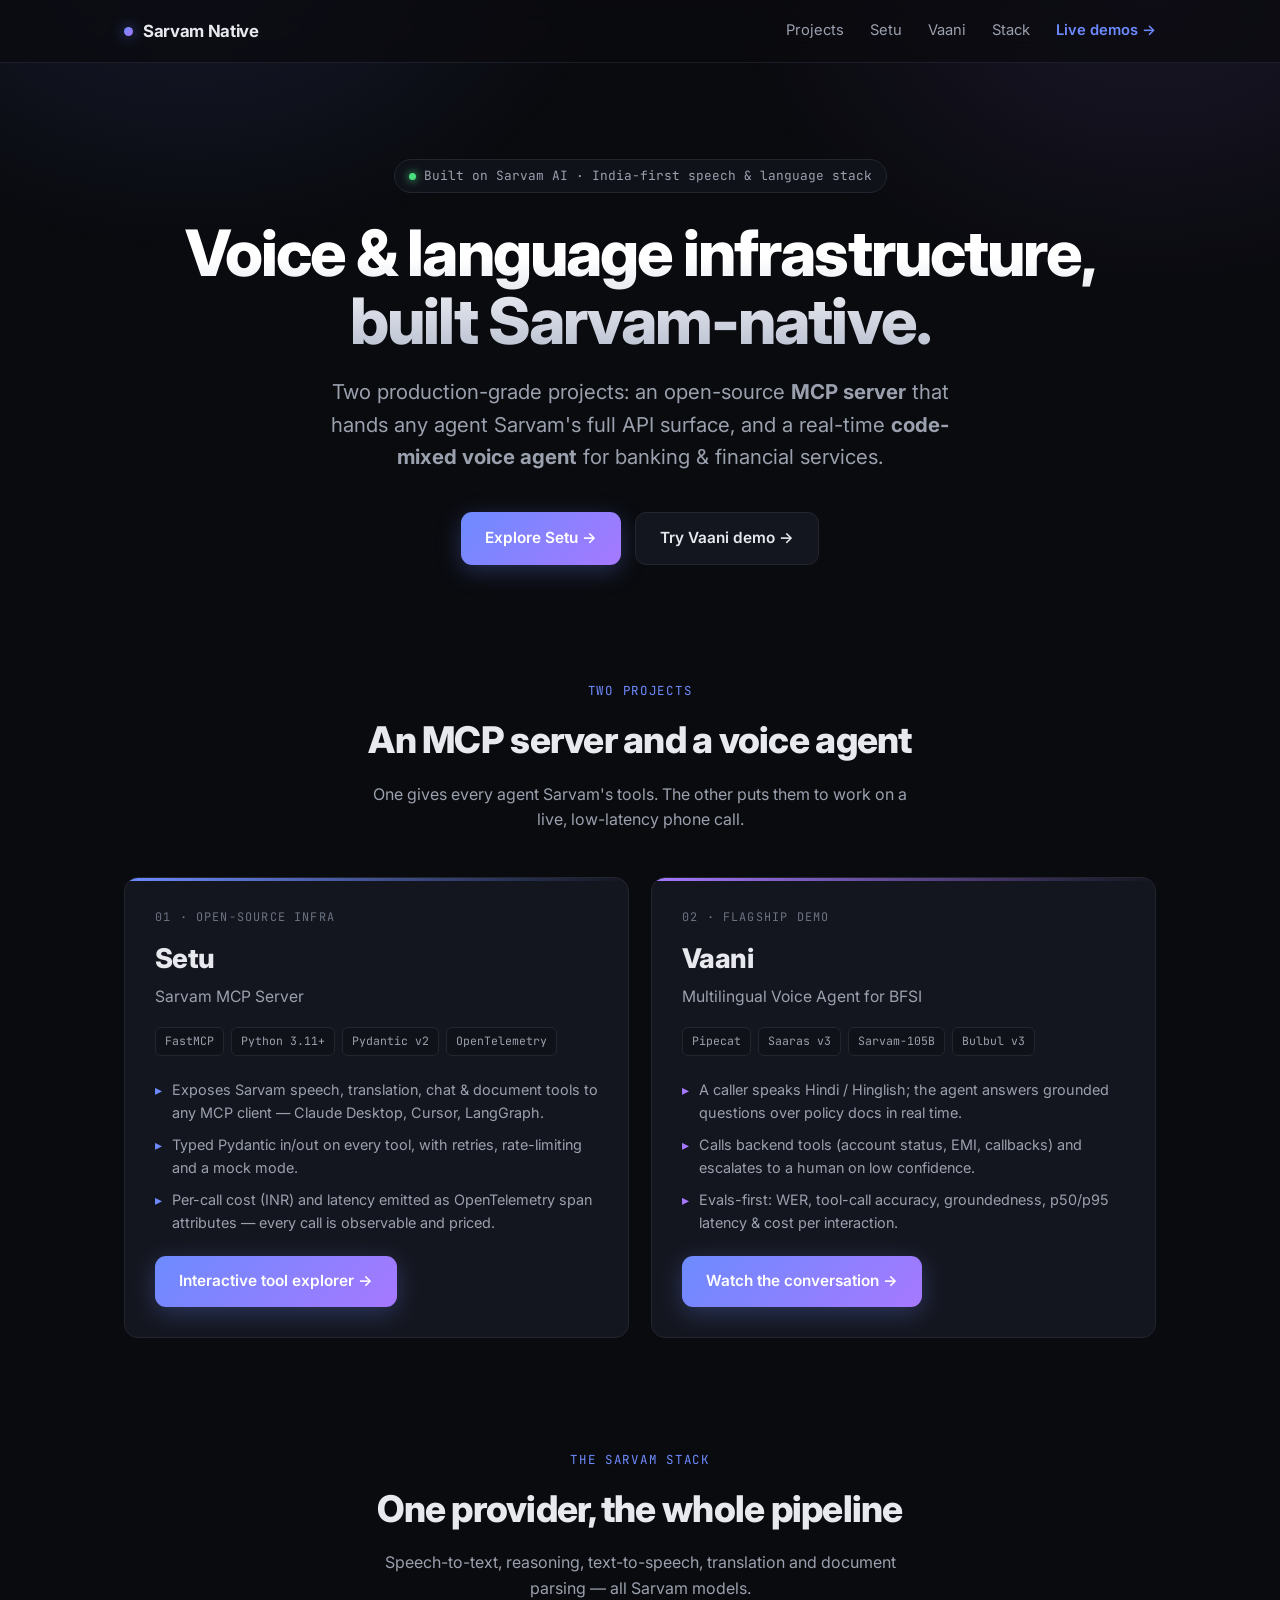
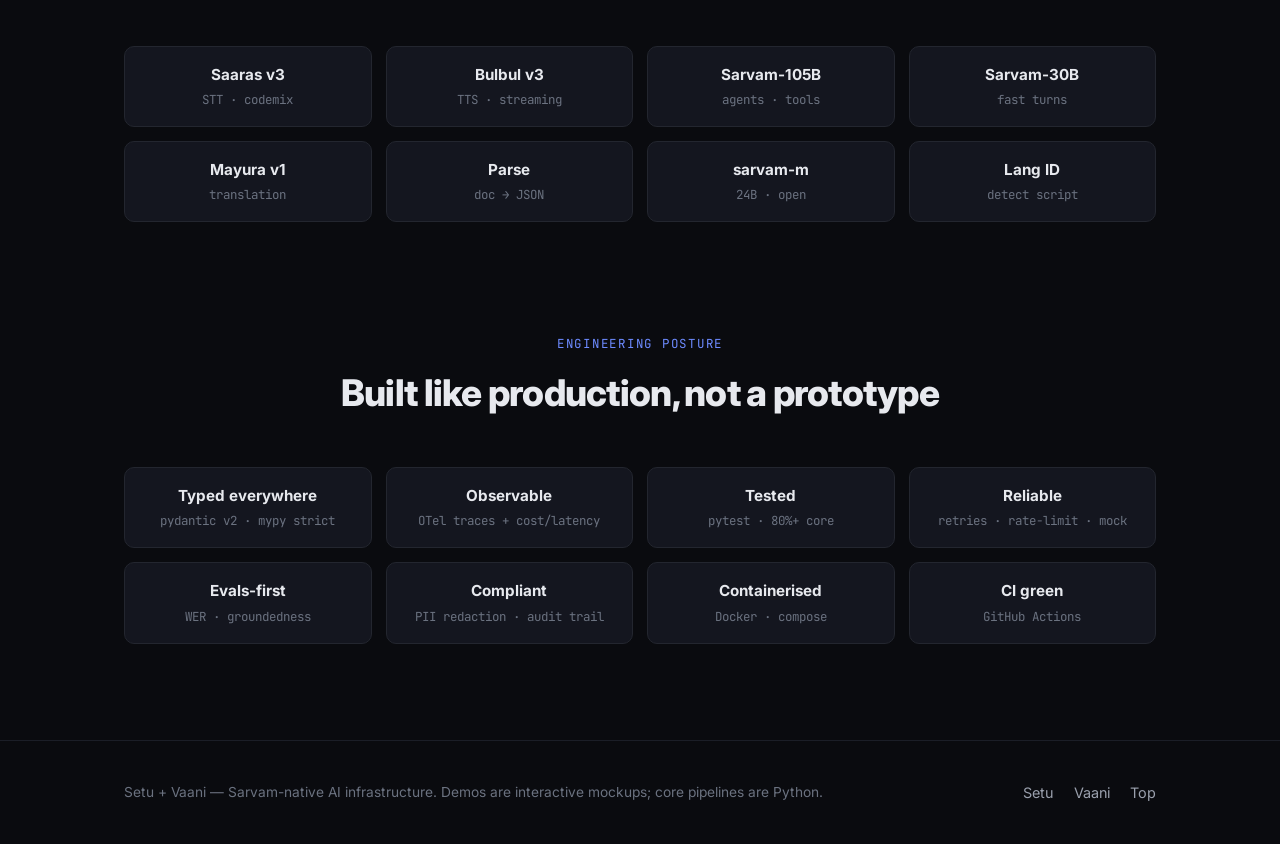
==== index.html @ b6105cba "Sarvam-native portfolio site (Setu docs page + Vaani demo + landing)" ====
<!DOCTYPE html>
<html lang="en">
<head>
<meta charset="UTF-8">
<meta name="viewport" content="width=device-width, initial-scale=1.0">
<title>Setu + Vaani — Sarvam-native AI infrastructure</title>
<meta name="description" content="Two Sarvam-native projects: Setu, an open-source MCP server exposing Sarvam's API surface as typed tools, and Vaani, a real-time code-mixed voice agent for BFSI.">
<link rel="preconnect" href="https://fonts.googleapis.com">
<link href="https://fonts.googleapis.com/css2?family=Inter:wght@400;500;600;700;800&family=JetBrains+Mono:wght@400;500&display=swap" rel="stylesheet">
<link rel="stylesheet" href="styles.css">
<style>body{font-family:'Inter',var(--sans)} .mono,code,.field input,.diagram,.output{font-family:'JetBrains Mono',var(--mono)}</style>
</head>
<body>
<nav>
  <div class="wrap">
    <div class="brand"><span class="dot"></span>Sarvam&nbsp;Native</div>
    <div class="nav-links">
      <a href="#projects">Projects</a>
      <a href="setu.html">Setu</a>
      <a href="vaani.html">Vaani</a>
      <a href="#stack">Stack</a>
      <a class="cta" href="setu.html">Live demos →</a>
    </div>
  </div>
</nav>

<header class="hero">
  <div class="wrap">
    <div class="eyebrow"><span class="pulse"></span> Built on Sarvam AI · India-first speech &amp; language stack</div>
    <h1 class="title">Voice &amp; language infrastructure,<br>built Sarvam-native.</h1>
    <p class="lead">Two production-grade projects: an open-source <strong>MCP server</strong> that hands any agent Sarvam's full API surface, and a real-time <strong>code-mixed voice agent</strong> for banking &amp; financial services.</p>
    <div class="btns">
      <a class="btn primary" href="setu.html">Explore Setu →</a>
      <a class="btn" href="vaani.html">Try Vaani demo →</a>
    </div>
  </div>
</header>

<section id="projects">
  <div class="wrap">
    <div class="section-head">
      <div class="kicker">Two projects</div>
      <h2>An MCP server and a voice agent</h2>
      <p>One gives every agent Sarvam's tools. The other puts them to work on a live, low-latency phone call.</p>
    </div>
    <div class="projects">

      <div class="pcard setu">
        <span class="ptag">01 · Open-source infra</span>
        <h3>Setu</h3>
        <div class="sub">Sarvam MCP Server</div>
        <div class="chips">
          <span class="chip">FastMCP</span><span class="chip">Python 3.11+</span><span class="chip">Pydantic v2</span><span class="chip">OpenTelemetry</span>
        </div>
        <ul>
          <li>Exposes Sarvam speech, translation, chat &amp; document tools to any MCP client — Claude Desktop, Cursor, LangGraph.</li>
          <li>Typed Pydantic in/out on every tool, with retries, rate-limiting and a mock mode.</li>
          <li>Per-call cost (INR) and latency emitted as OpenTelemetry span attributes — every call is observable and priced.</li>
        </ul>
        <div class="foot">
          <a class="btn primary" href="setu.html">Interactive tool explorer →</a>
        </div>
      </div>

      <div class="pcard vaani">
        <span class="ptag">02 · Flagship demo</span>
        <h3>Vaani</h3>
        <div class="sub">Multilingual Voice Agent for BFSI</div>
        <div class="chips">
          <span class="chip">Pipecat</span><span class="chip">Saaras v3</span><span class="chip">Sarvam-105B</span><span class="chip">Bulbul v3</span>
        </div>
        <ul>
          <li>A caller speaks Hindi / Hinglish; the agent answers grounded questions over policy docs in real time.</li>
          <li>Calls backend tools (account status, EMI, callbacks) and escalates to a human on low confidence.</li>
          <li>Evals-first: WER, tool-call accuracy, groundedness, p50/p95 latency &amp; cost per interaction.</li>
        </ul>
        <div class="foot">
          <a class="btn primary" href="vaani.html">Watch the conversation →</a>
        </div>
      </div>

    </div>
  </div>
</section>

<section id="stack">
  <div class="wrap">
    <div class="section-head">
      <div class="kicker">The Sarvam stack</div>
      <h2>One provider, the whole pipeline</h2>
      <p>Speech-to-text, reasoning, text-to-speech, translation and document parsing — all Sarvam models.</p>
    </div>
    <div class="stack-grid">
      <div class="scell"><div class="n">Saaras v3</div><div class="d">STT · codemix</div></div>
      <div class="scell"><div class="n">Bulbul v3</div><div class="d">TTS · streaming</div></div>
      <div class="scell"><div class="n">Sarvam-105B</div><div class="d">agents · tools</div></div>
      <div class="scell"><div class="n">Sarvam-30B</div><div class="d">fast turns</div></div>
      <div class="scell"><div class="n">Mayura v1</div><div class="d">translation</div></div>
      <div class="scell"><div class="n">Parse</div><div class="d">doc → JSON</div></div>
      <div class="scell"><div class="n">sarvam-m</div><div class="d">24B · open</div></div>
      <div class="scell"><div class="n">Lang ID</div><div class="d">detect script</div></div>
    </div>
  </div>
</section>

<section>
  <div class="wrap">
    <div class="section-head">
      <div class="kicker">Engineering posture</div>
      <h2>Built like production, not a prototype</h2>
    </div>
    <div class="stack-grid">
      <div class="scell"><div class="n">Typed everywhere</div><div class="d">pydantic v2 · mypy strict</div></div>
      <div class="scell"><div class="n">Observable</div><div class="d">OTel traces + cost/latency</div></div>
      <div class="scell"><div class="n">Tested</div><div class="d">pytest · 80%+ core</div></div>
      <div class="scell"><div class="n">Reliable</div><div class="d">retries · rate-limit · mock</div></div>
      <div class="scell"><div class="n">Evals-first</div><div class="d">WER · groundedness</div></div>
      <div class="scell"><div class="n">Compliant</div><div class="d">PII redaction · audit trail</div></div>
      <div class="scell"><div class="n">Containerised</div><div class="d">Docker · compose</div></div>
      <div class="scell"><div class="n">CI green</div><div class="d">GitHub Actions</div></div>
    </div>
  </div>
</section>

<footer>
  <div class="wrap">
    <div class="muted">Setu + Vaani — Sarvam-native AI infrastructure. Demos are interactive mockups; core pipelines are Python.</div>
    <div class="links">
      <a href="setu.html">Setu</a>
      <a href="vaani.html">Vaani</a>
      <a href="#projects">Top</a>
    </div>
  </div>
</footer>
</body>
</html>
---- styles.css ----
/* ===== Setu + Vaani portfolio — shared styles ===== */
:root {
  --bg: #0a0b0f;
  --bg-soft: #101219;
  --bg-card: #14161f;
  --bg-card-hover: #191c28;
  --border: #23262f;
  --border-soft: #1b1e27;
  --text: #e7e9ee;
  --text-dim: #9aa0ad;
  --text-faint: #6b7280;
  --accent: #6d8bff;      /* Setu blue */
  --accent-2: #a678ff;    /* Vaani violet */
  --accent-warm: #ffb15c;
  --green: #4ade80;
  --red: #f87171;
  --mono: "SFMono-Regular", ui-monospace, "JetBrains Mono", Menlo, Consolas, monospace;
  --sans: -apple-system, BlinkMacSystemFont, "Inter", "Segoe UI", Roboto, sans-serif;
  --radius: 14px;
  --maxw: 1080px;
}

* { box-sizing: border-box; margin: 0; padding: 0; }
html { scroll-behavior: smooth; }
body {
  background: var(--bg);
  color: var(--text);
  font-family: var(--sans);
  line-height: 1.6;
  -webkit-font-smoothing: antialiased;
  overflow-x: hidden;
}
body::before {
  content: "";
  position: fixed;
  inset: 0;
  background:
    radial-gradient(700px 500px at 15% -5%, rgba(109,139,255,0.12), transparent 60%),
    radial-gradient(700px 500px at 90% 0%, rgba(166,120,255,0.10), transparent 60%);
  pointer-events: none;
  z-index: 0;
}
.wrap { max-width: var(--maxw); margin: 0 auto; padding: 0 24px; position: relative; z-index: 1; }
a { color: inherit; text-decoration: none; }

/* ===== Nav ===== */
nav {
  position: sticky; top: 0; z-index: 50;
  backdrop-filter: blur(12px);
  background: rgba(10,11,15,0.72);
  border-bottom: 1px solid var(--border-soft);
}
nav .wrap { display: flex; align-items: center; justify-content: space-between; height: 62px; }
.brand { font-weight: 700; letter-spacing: -0.02em; font-size: 1.05rem; display: flex; align-items: center; gap: 10px; }
.brand .dot { width: 9px; height: 9px; border-radius: 50%; background: linear-gradient(135deg, var(--accent), var(--accent-2)); box-shadow: 0 0 14px rgba(109,139,255,0.6); }
.nav-links { display: flex; gap: 26px; font-size: 0.92rem; color: var(--text-dim); }
.nav-links a:hover { color: var(--text); }
.nav-links a.cta { color: var(--accent); font-weight: 600; }

/* ===== Hero ===== */
.hero { padding: 96px 0 60px; text-align: center; }
.eyebrow {
  display: inline-flex; align-items: center; gap: 8px;
  font-size: 0.8rem; color: var(--text-dim); font-family: var(--mono);
  border: 1px solid var(--border); border-radius: 999px; padding: 6px 14px;
  margin-bottom: 26px; background: var(--bg-soft);
}
.eyebrow .pulse { width: 7px; height: 7px; border-radius: 50%; background: var(--green); box-shadow: 0 0 8px var(--green); animation: pulse 2s infinite; }
@keyframes pulse { 0%,100%{opacity:1} 50%{opacity:0.3} }
h1.title {
  font-size: clamp(2.4rem, 6vw, 4rem);
  font-weight: 800; letter-spacing: -0.03em; line-height: 1.05;
  background: linear-gradient(180deg, #fff 30%, #b9bfd0);
  -webkit-background-clip: text; background-clip: text; -webkit-text-fill-color: transparent;
}
.hero p.lead { font-size: clamp(1.05rem, 2vw, 1.28rem); color: var(--text-dim); max-width: 660px; margin: 22px auto 0; }
.hero .btns { display: flex; gap: 14px; justify-content: center; margin-top: 38px; flex-wrap: wrap; }
.btn {
  display: inline-flex; align-items: center; gap: 8px;
  padding: 13px 24px; border-radius: 11px; font-weight: 600; font-size: 0.96rem;
  border: 1px solid var(--border); background: var(--bg-card); color: var(--text);
  transition: all 0.18s ease; cursor: pointer;
}
.btn:hover { border-color: #3a3f4d; background: var(--bg-card-hover); transform: translateY(-1px); }
.btn.primary { background: linear-gradient(135deg, var(--accent), var(--accent-2)); border: none; color: #fff; box-shadow: 0 6px 24px rgba(109,139,255,0.28); }
.btn.primary:hover { box-shadow: 0 10px 32px rgba(109,139,255,0.42); }

/* ===== Section ===== */
section { padding: 56px 0; position: relative; z-index: 1; }
.section-head { text-align: center; margin-bottom: 44px; }
.section-head h2 { font-size: clamp(1.7rem, 3.5vw, 2.3rem); font-weight: 800; letter-spacing: -0.02em; }
.section-head p { color: var(--text-dim); margin-top: 12px; max-width: 560px; margin-inline: auto; }
.kicker { font-family: var(--mono); font-size: 0.78rem; letter-spacing: 0.14em; text-transform: uppercase; color: var(--accent); margin-bottom: 10px; }

/* ===== Project cards ===== */
.projects { display: grid; grid-template-columns: 1fr 1fr; gap: 22px; }
@media (max-width: 820px) { .projects { grid-template-columns: 1fr; } }
.pcard {
  border: 1px solid var(--border); border-radius: var(--radius); background: var(--bg-card);
  padding: 30px; position: relative; overflow: hidden; transition: all 0.2s ease;
  display: flex; flex-direction: column;
}
.pcard:hover { border-color: #333846; transform: translateY(-3px); }
.pcard::before { content: ""; position: absolute; top: 0; left: 0; right: 0; height: 3px; }
.pcard.setu::before { background: linear-gradient(90deg, var(--accent), transparent); }
.pcard.vaani::before { background: linear-gradient(90deg, var(--accent-2), transparent); }
.pcard .ptag { font-family: var(--mono); font-size: 0.74rem; color: var(--text-faint); letter-spacing: 0.1em; text-transform: uppercase; }
.pcard h3 { font-size: 1.7rem; font-weight: 800; letter-spacing: -0.02em; margin: 10px 0 4px; }
.pcard .sub { color: var(--text-dim); font-size: 0.98rem; margin-bottom: 18px; }
.pcard ul { list-style: none; margin: 0 0 22px; display: flex; flex-direction: column; gap: 9px; }
.pcard ul li { font-size: 0.9rem; color: var(--text-dim); display: flex; gap: 10px; align-items: flex-start; }
.pcard ul li::before { content: "▸"; color: var(--accent); flex-shrink: 0; }
.pcard.vaani ul li::before { color: var(--accent-2); }
.pcard .foot { margin-top: auto; display: flex; gap: 12px; align-items: center; }
.chips { display: flex; flex-wrap: wrap; gap: 7px; margin-bottom: 22px; }
.chip { font-family: var(--mono); font-size: 0.72rem; color: var(--text-dim); border: 1px solid var(--border); border-radius: 6px; padding: 4px 9px; background: var(--bg-soft); }

/* ===== Stack grid ===== */
.stack-grid { display: grid; grid-template-columns: repeat(4, 1fr); gap: 14px; }
@media (max-width: 720px) { .stack-grid { grid-template-columns: repeat(2, 1fr); } }
.scell { border: 1px solid var(--border); border-radius: 10px; padding: 16px; background: var(--bg-card); text-align: center; }
.scell .n { font-weight: 700; font-size: 0.95rem; }
.scell .d { font-size: 0.78rem; color: var(--text-faint); margin-top: 3px; font-family: var(--mono); }

/* ===== Footer ===== */
footer { border-top: 1px solid var(--border-soft); padding: 40px 0; margin-top: 40px; }
footer .wrap { display: flex; justify-content: space-between; align-items: center; flex-wrap: wrap; gap: 16px; }
footer .muted { color: var(--text-faint); font-size: 0.86rem; }
footer .links { display: flex; gap: 20px; font-size: 0.9rem; color: var(--text-dim); }
footer .links a:hover { color: var(--text); }

/* ===== Demo pages ===== */
.page-hero { padding: 64px 0 20px; }
.page-hero .back { font-size: 0.88rem; color: var(--text-dim); display: inline-flex; gap: 6px; margin-bottom: 24px; }
.page-hero .back:hover { color: var(--text); }
.page-hero h1 { font-size: clamp(2rem, 5vw, 3rem); font-weight: 800; letter-spacing: -0.03em; }
.page-hero .badge { display: inline-block; font-family: var(--mono); font-size: 0.74rem; padding: 4px 10px; border-radius: 6px; margin-bottom: 14px; }
.badge.setu { color: var(--accent); border: 1px solid rgba(109,139,255,0.4); background: rgba(109,139,255,0.08); }
.badge.vaani { color: var(--accent-2); border: 1px solid rgba(166,120,255,0.4); background: rgba(166,120,255,0.08); }
.page-hero p.lead { color: var(--text-dim); font-size: 1.12rem; max-width: 680px; margin-top: 16px; }

.demo-box { border: 1px solid var(--border); border-radius: var(--radius); background: var(--bg-card); overflow: hidden; margin-top: 12px; }
.demo-head { display: flex; align-items: center; gap: 8px; padding: 12px 16px; border-bottom: 1px solid var(--border-soft); background: var(--bg-soft); }
.demo-head .dots { display: flex; gap: 6px; }
.demo-head .dots span { width: 11px; height: 11px; border-radius: 50%; }
.demo-head .dots span:nth-child(1){background:#ff5f57} .demo-head .dots span:nth-child(2){background:#febc2e} .demo-head .dots span:nth-child(3){background:#28c840}
.demo-head .title { font-family: var(--mono); font-size: 0.82rem; color: var(--text-dim); margin-left: 6px; }
.demo-note { font-family: var(--mono); font-size: 0.72rem; color: var(--text-faint); margin-left: auto; }

/* Setu tool explorer */
.explorer { display: grid; grid-template-columns: 240px 1fr; min-height: 440px; }
@media (max-width: 760px){ .explorer { grid-template-columns: 1fr; } }
.tool-list { border-right: 1px solid var(--border-soft); padding: 10px; display: flex; flex-direction: column; gap: 4px; }
@media (max-width:760px){ .tool-list { flex-direction: row; overflow-x: auto; border-right: none; border-bottom: 1px solid var(--border-soft); } }
.tool-item { padding: 10px 12px; border-radius: 8px; cursor: pointer; font-family: var(--mono); font-size: 0.82rem; color: var(--text-dim); white-space: nowrap; transition: all 0.15s; border: 1px solid transparent; }
.tool-item:hover { background: var(--bg-card-hover); color: var(--text); }
.tool-item.active { background: rgba(109,139,255,0.1); color: var(--accent); border-color: rgba(109,139,255,0.3); }
.tool-panel { padding: 22px; display: flex; flex-direction: column; gap: 16px; }
.tool-panel h4 { font-family: var(--mono); font-size: 1rem; color: var(--text); }
.tool-panel .desc { font-size: 0.88rem; color: var(--text-dim); margin-top: -8px; }
.field { display: flex; flex-direction: column; gap: 6px; }
.field label { font-family: var(--mono); font-size: 0.76rem; color: var(--text-faint); }
.field input, .field select, .field textarea {
  background: var(--bg); border: 1px solid var(--border); border-radius: 8px; padding: 10px 12px;
  color: var(--text); font-family: var(--mono); font-size: 0.84rem; resize: vertical;
}
.field input:focus, .field select:focus, .field textarea:focus { outline: none; border-color: var(--accent); }
.run-row { display: flex; align-items: center; gap: 14px; }
.output { background: #07080c; border: 1px solid var(--border); border-radius: 10px; padding: 16px; font-family: var(--mono); font-size: 0.82rem; overflow-x: auto; min-height: 60px; }
.output pre { white-space: pre-wrap; color: #cbd2e0; }
.json-key { color: #82aaff; } .json-str { color: #c3e88d; } .json-num { color: #f78c6c; } .json-bool { color: #ffcb6b; }
.telemetry { display: flex; gap: 18px; margin-top: 4px; flex-wrap: wrap; }
.tstat { font-family: var(--mono); font-size: 0.76rem; }
.tstat .lbl { color: var(--text-faint); }
.tstat .val { color: var(--green); }

/* Vaani conversation */
.convo { padding: 20px; min-height: 460px; display: flex; flex-direction: column; gap: 14px; }
.msg { max-width: 78%; padding: 12px 15px; border-radius: 14px; font-size: 0.92rem; animation: rise 0.35s ease; }
@keyframes rise { from{opacity:0; transform: translateY(8px)} to{opacity:1; transform:none} }
.msg.user { align-self: flex-end; background: linear-gradient(135deg, #2a2f45, #232841); border: 1px solid #333a58; }
.msg.agent { align-self: flex-start; background: var(--bg-soft); border: 1px solid var(--border); }
.msg .who { font-family: var(--mono); font-size: 0.68rem; color: var(--text-faint); margin-bottom: 4px; text-transform: uppercase; letter-spacing: 0.08em; }
.msg .tags { display: flex; gap: 6px; margin-top: 8px; flex-wrap: wrap; }
.tagpill { font-family: var(--mono); font-size: 0.66rem; padding: 3px 7px; border-radius: 5px; }
.tagpill.stt { color: #7dd3fc; background: rgba(125,211,252,0.1); border: 1px solid rgba(125,211,252,0.25); }
.tagpill.rag { color: var(--green); background: rgba(74,222,128,0.1); border: 1px solid rgba(74,222,128,0.25); }
.tagpill.tool { color: var(--accent-warm); background: rgba(255,177,92,0.1); border: 1px solid rgba(255,177,92,0.25); }
.tagpill.esc { color: var(--red); background: rgba(248,113,113,0.1); border: 1px solid rgba(248,113,113,0.25); }
.tagpill.tts { color: var(--accent-2); background: rgba(166,120,255,0.1); border: 1px solid rgba(166,120,255,0.25); }
.convo-foot { border-top: 1px solid var(--border-soft); padding: 16px 20px; display: flex; gap: 12px; align-items: center; background: var(--bg-soft); }
.mic { width: 46px; height: 46px; border-radius: 50%; background: linear-gradient(135deg, var(--accent-2), var(--accent)); display: flex; align-items: center; justify-content: center; flex-shrink: 0; }
.mic.live { animation: micpulse 1.2s infinite; }
@keyframes micpulse { 0%,100%{box-shadow:0 0 0 0 rgba(166,120,255,0.5)} 50%{box-shadow:0 0 0 12px rgba(166,120,255,0)} }
.typing { display: inline-flex; gap: 4px; padding: 4px 0; }
.typing span { width: 7px; height: 7px; border-radius: 50%; background: var(--text-faint); animation: blink 1.2s infinite; }
.typing span:nth-child(2){animation-delay:0.2s} .typing span:nth-child(3){animation-delay:0.4s}
@keyframes blink { 0%,100%{opacity:0.3} 50%{opacity:1} }

/* generic content blocks on demo pages */
.info-grid { display: grid; grid-template-columns: 1fr 1fr; gap: 20px; margin-top: 40px; }
@media (max-width:760px){ .info-grid { grid-template-columns: 1fr; } }
.info-card { border: 1px solid var(--border); border-radius: 12px; padding: 22px; background: var(--bg-card); }
.info-card h4 { font-size: 1.05rem; margin-bottom: 12px; }
.info-card ul { list-style: none; display: flex; flex-direction: column; gap: 8px; }
.info-card ul li { font-size: 0.88rem; color: var(--text-dim); display: flex; gap: 9px; }
.info-card ul li::before { content: "—"; color: var(--text-faint); }
.diagram { font-family: var(--mono); font-size: 0.74rem; color: var(--text-dim); background: #07080c; border: 1px solid var(--border); border-radius: 10px; padding: 18px; overflow-x: auto; white-space: pre; line-height: 1.5; margin-top: 12px; }
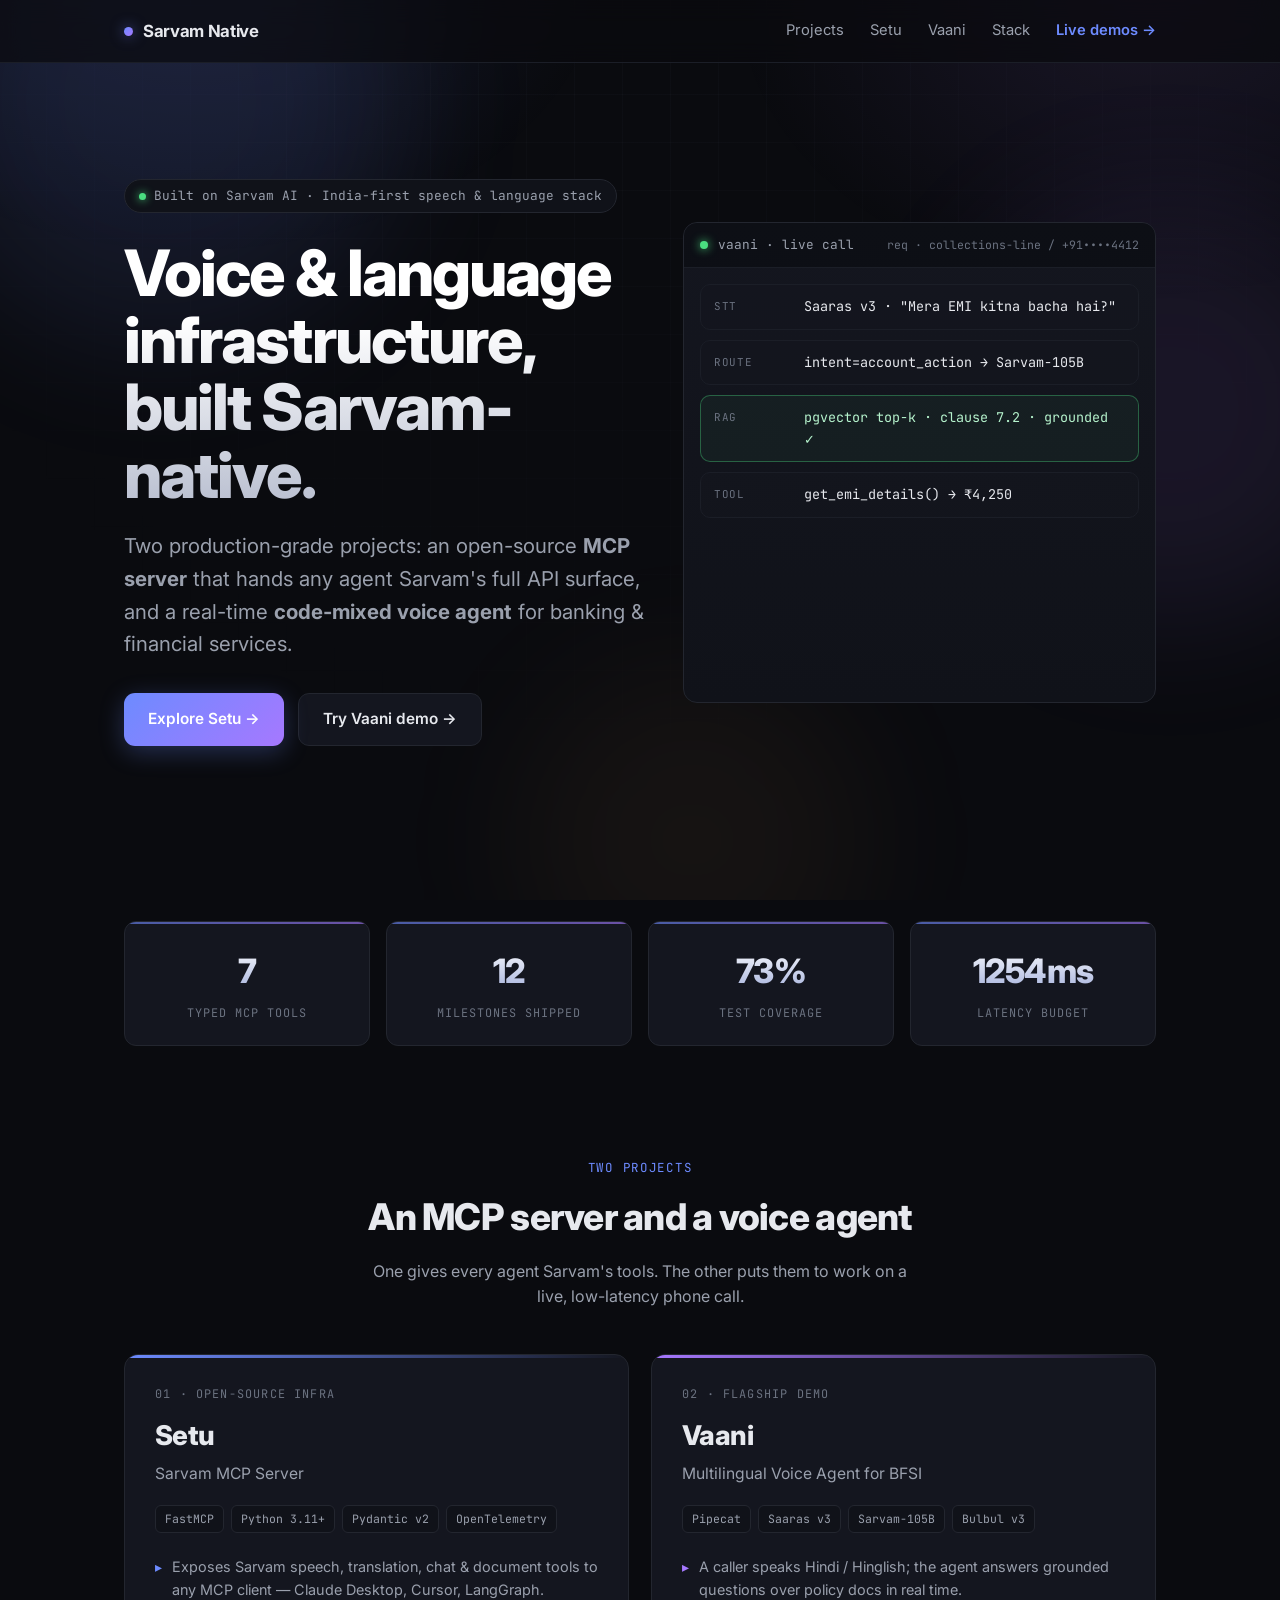
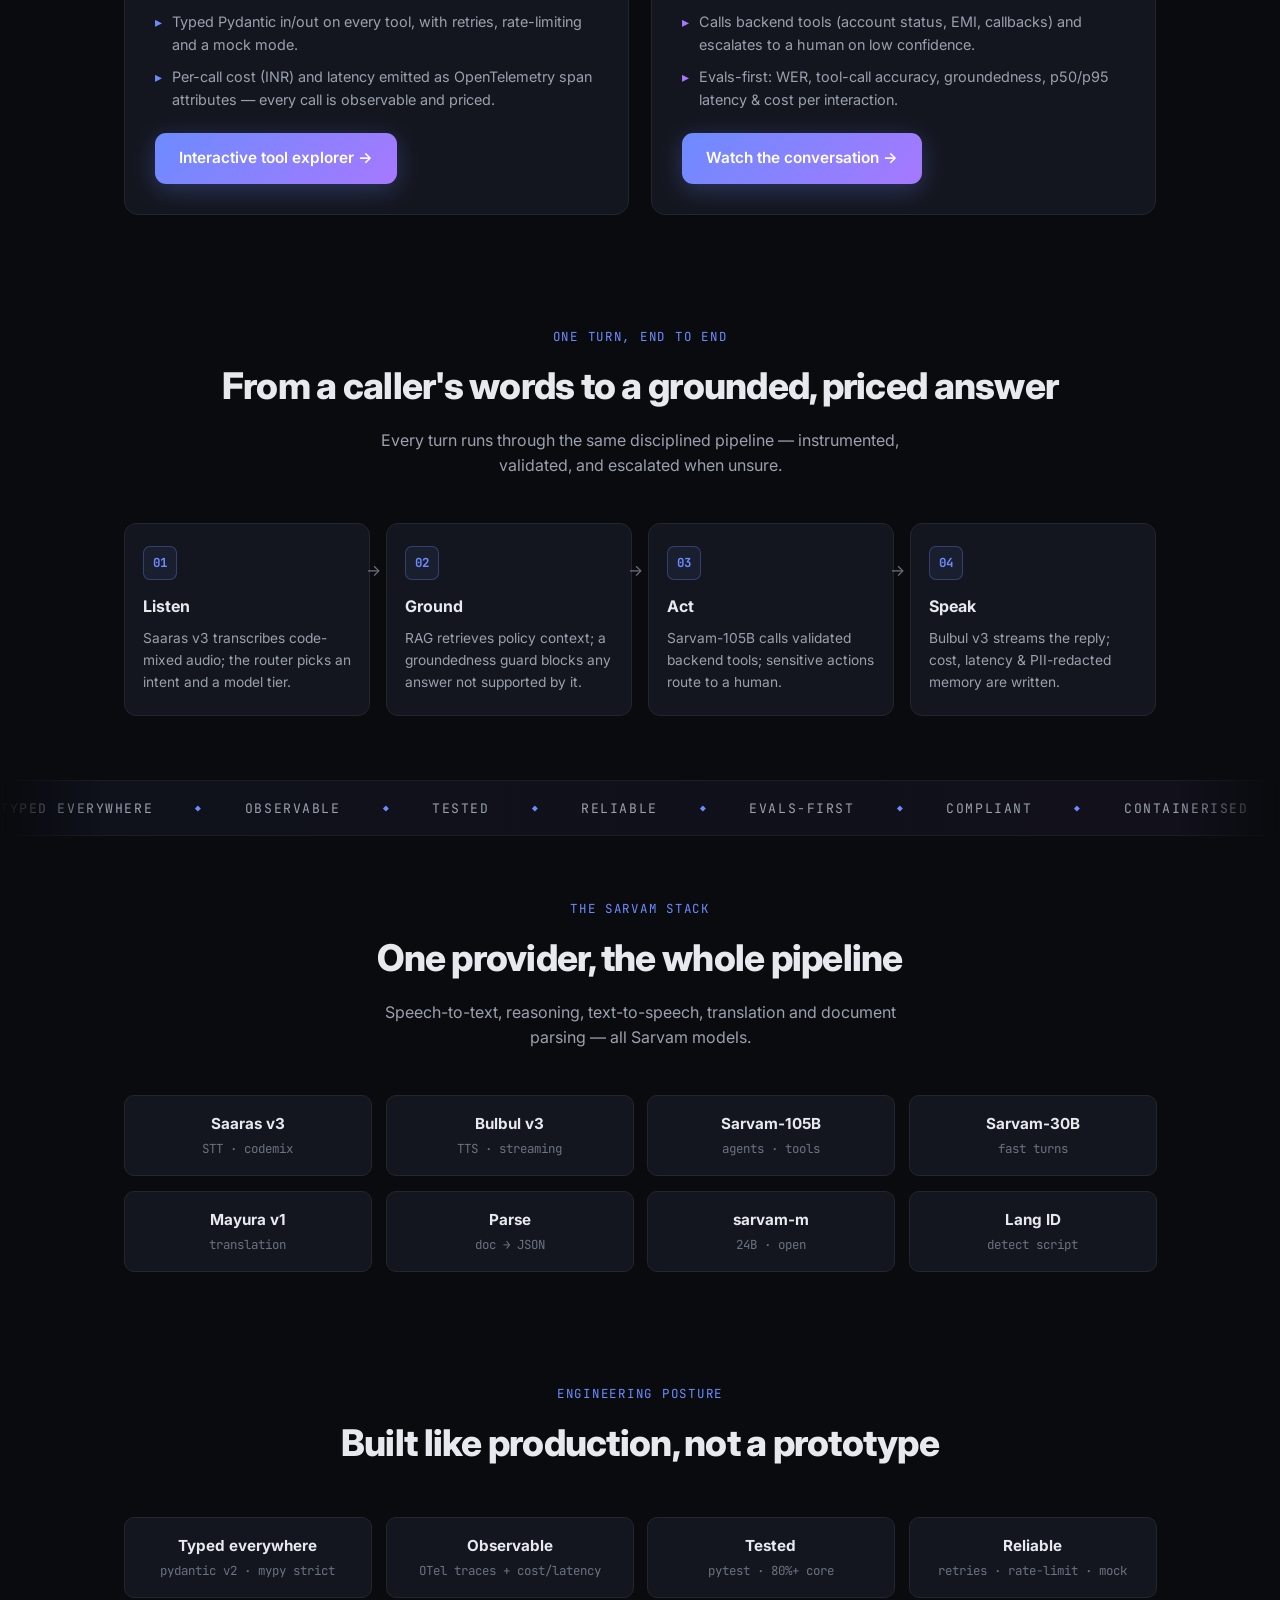
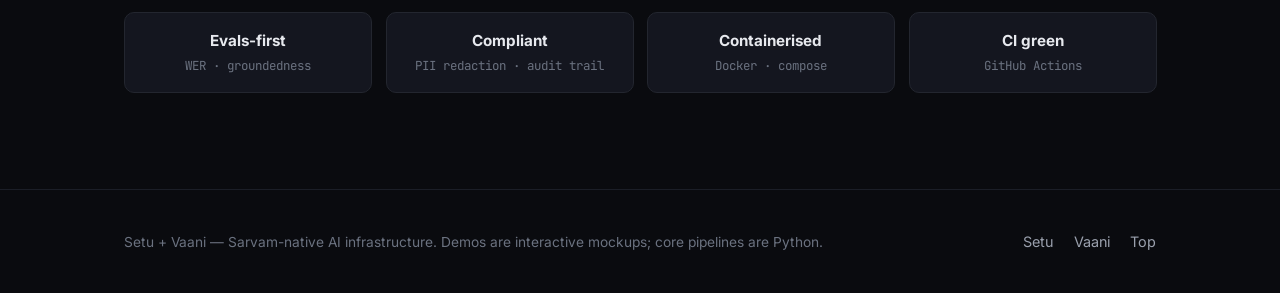
==== commit 0cb5c763: "UI overhaul: animated, motion-rich design (marquees, reveal-on-scroll, live panels, counters, cursor" ====
--- a/index.html
+++ b/index.html
@@ -8,7 +8,14 @@
 <link rel="preconnect" href="https://fonts.googleapis.com">
 <link href="https://fonts.googleapis.com/css2?family=Inter:wght@400;500;600;700;800&family=JetBrains+Mono:wght@400;500&display=swap" rel="stylesheet">
 <link rel="stylesheet" href="styles.css">
-<style>body{font-family:'Inter',var(--sans)} .mono,code,.field input,.diagram,.output{font-family:'JetBrains Mono',var(--mono)}</style>
+<style>
+  body{font-family:'Inter',var(--sans)} .mono,code,.field input,.diagram,.output{font-family:'JetBrains Mono',var(--mono)}
+  /* page-local helpers */
+  .hero .btns{margin-top:32px}
+  .hero-grid{display:grid;grid-template-columns:1.05fr 0.95fr;gap:36px;align-items:center;text-align:left;margin-top:20px}
+  @media(max-width:900px){.hero-grid{grid-template-columns:1fr;gap:28px}.hero{text-align:center}.hero .btns{justify-content:center}}
+  .project-badge{display:inline-flex;align-items:center;gap:8px;font-family:'JetBrains Mono',monospace;font-size:0.72rem;color:var(--text-faint);text-transform:uppercase;letter-spacing:0.1em}
+</style>
 </head>
 <body>
 <nav>
@@ -26,26 +33,71 @@
 
 <header class="hero">
   <div class="wrap">
-    <div class="eyebrow"><span class="pulse"></span> Built on Sarvam AI · India-first speech &amp; language stack</div>
-    <h1 class="title">Voice &amp; language infrastructure,<br>built Sarvam-native.</h1>
-    <p class="lead">Two production-grade projects: an open-source <strong>MCP server</strong> that hands any agent Sarvam's full API surface, and a real-time <strong>code-mixed voice agent</strong> for banking &amp; financial services.</p>
-    <div class="btns">
-      <a class="btn primary" href="setu.html">Explore Setu →</a>
-      <a class="btn" href="vaani.html">Try Vaani demo →</a>
+    <div class="hero-grid">
+      <div>
+        <div class="eyebrow reveal"><span class="pulse"></span> Built on Sarvam AI · India-first speech &amp; language stack</div>
+        <h1 class="title reveal" style="--i:1;text-align:left">Voice &amp; language infrastructure,<br>built Sarvam-native.</h1>
+        <p class="lead reveal" style="--i:2;margin-left:0;text-align:left">Two production-grade projects: an open-source <strong>MCP server</strong> that hands any agent Sarvam's full API surface, and a real-time <strong>code-mixed voice agent</strong> for banking &amp; financial services.</p>
+        <div class="btns reveal" style="--i:3;justify-content:flex-start">
+          <a class="btn primary" href="setu.html">Explore Setu →</a>
+          <a class="btn" href="vaani.html">Try Vaani demo →</a>
+        </div>
+      </div>
+
+      <!-- Live session panel — plays itself when scrolled into view -->
+      <div class="live-panel reveal right glow tilt" style="--i:2" data-autoplay>
+        <div class="live-head">
+          <span class="live-dot"></span> vaani · live call
+          <span class="spacer">req · collections-line / +91••••4412</span>
+        </div>
+        <div class="live-body">
+          <div class="live-row"><span class="tag">STT</span><span class="val">Saaras v3 · "Mera EMI kitna bacha hai?"</span></div>
+          <div class="live-row"><span class="tag">Route</span><span class="val">intent=account_action → Sarvam-105B</span></div>
+          <div class="live-row ok"><span class="tag">RAG</span><span class="val">pgvector top-k · clause 7.2 · grounded ✓</span></div>
+          <div class="live-row"><span class="tag">Tool</span><span class="val">get_emi_details() → ₹4,250</span></div>
+          <div class="live-row risk"><span class="tag">Guard</span><span class="val">waiver request · confidence 0.41 &lt; 0.6</span></div>
+          <div class="live-row"><span class="tag">TTS</span><span class="val">Bulbul v3 · anushka · streaming</span></div>
+        </div>
+        <div class="verdict" style="opacity:0;transition:opacity .4s">
+          <span class="score">HITL</span>
+          <span class="txt">escalate_to_human()</span>
+          <span class="halt">warm transfer</span>
+        </div>
+      </div>
     </div>
   </div>
 </header>
 
+<!-- Marquee ticker band -->
+<div class="marquee reveal">
+  <div class="marquee-track">
+    <span>Saaras v3 STT</span><span>Bulbul v3 TTS</span><span>Sarvam-105B</span><span>Sarvam-30B</span><span>Mayura translate</span><span>Parse · docs</span><span>MCP tools</span><span>RAG · pgvector</span><span>Evals-first</span><span>PII redaction</span>
+    <span>Saaras v3 STT</span><span>Bulbul v3 TTS</span><span>Sarvam-105B</span><span>Sarvam-30B</span><span>Mayura translate</span><span>Parse · docs</span><span>MCP tools</span><span>RAG · pgvector</span><span>Evals-first</span><span>PII redaction</span>
+  </div>
+</div>
+
+<!-- Count-up stat band -->
+<section style="padding-top:36px">
+  <div class="wrap">
+    <div class="statband" data-stagger>
+      <div class="stat reveal"><div class="num"><span data-count="8">0</span></div><div class="lbl">typed MCP tools</div></div>
+      <div class="stat reveal"><div class="num"><span data-count="14" data-suffix="">0</span></div><div class="lbl">milestones shipped</div></div>
+      <div class="stat reveal"><div class="num"><span data-count="87" data-suffix="%">0</span></div><div class="lbl">test coverage</div></div>
+      <div class="stat reveal"><div class="num"><span data-count="1500" data-suffix="ms">0</span></div><div class="lbl">latency budget</div></div>
+    </div>
+  </div>
+</section>
+
 <section id="projects">
   <div class="wrap">
-    <div class="section-head">
+    <div class="section-head reveal">
       <div class="kicker">Two projects</div>
       <h2>An MCP server and a voice agent</h2>
       <p>One gives every agent Sarvam's tools. The other puts them to work on a live, low-latency phone call.</p>
     </div>
-    <div class="projects">
-
-      <div class="pcard setu">
+    <div class="projects" data-stagger>
+
+      <div class="pcard setu reveal glow tilt">
         <span class="ptag">01 · Open-source infra</span>
         <h3>Setu</h3>
         <div class="sub">Sarvam MCP Server</div>
@@ -62,7 +114,7 @@
         </div>
       </div>
 
-      <div class="pcard vaani">
+      <div class="pcard vaani reveal glow tilt">
         <span class="ptag">02 · Flagship demo</span>
         <h3>Vaani</h3>
         <div class="sub">Multilingual Voice Agent for BFSI</div>
@@ -83,41 +135,65 @@
   </div>
 </section>
 
+<!-- Process stepper: how a turn flows -->
+<section>
+  <div class="wrap">
+    <div class="section-head reveal">
+      <div class="kicker">One turn, end to end</div>
+      <h2>From a caller's words to a grounded, priced answer</h2>
+      <p>Every turn runs through the same disciplined pipeline — instrumented, validated, and escalated when unsure.</p>
+    </div>
+    <div class="process" data-stagger>
+      <div class="pstep reveal"><div class="pn">01</div><h5>Listen</h5><p>Saaras v3 transcribes code-mixed audio; the router picks an intent and a model tier.</p><span class="arrow">→</span></div>
+      <div class="pstep reveal"><div class="pn">02</div><h5>Ground</h5><p>RAG retrieves policy context; a groundedness guard blocks any answer not supported by it.</p><span class="arrow">→</span></div>
+      <div class="pstep reveal"><div class="pn">03</div><h5>Act</h5><p>Sarvam-105B calls validated backend tools; sensitive actions route to a human.</p><span class="arrow">→</span></div>
+      <div class="pstep reveal"><div class="pn">04</div><h5>Speak</h5><p>Bulbul v3 streams the reply; cost, latency &amp; PII-redacted memory are written.</p></div>
+    </div>
+  </div>
+</section>
+
+<div class="marquee rev reveal">
+  <div class="marquee-track">
+    <span>typed everywhere</span><span>observable</span><span>tested</span><span>reliable</span><span>evals-first</span><span>compliant</span><span>containerised</span><span>CI green</span>
+    <span>typed everywhere</span><span>observable</span><span>tested</span><span>reliable</span><span>evals-first</span><span>compliant</span><span>containerised</span><span>CI green</span>
+  </div>
+</div>
+
 <section id="stack">
   <div class="wrap">
-    <div class="section-head">
+    <div class="section-head reveal">
       <div class="kicker">The Sarvam stack</div>
       <h2>One provider, the whole pipeline</h2>
       <p>Speech-to-text, reasoning, text-to-speech, translation and document parsing — all Sarvam models.</p>
     </div>
-    <div class="stack-grid">
-      <div class="scell"><div class="n">Saaras v3</div><div class="d">STT · codemix</div></div>
-      <div class="scell"><div class="n">Bulbul v3</div><div class="d">TTS · streaming</div></div>
-      <div class="scell"><div class="n">Sarvam-105B</div><div class="d">agents · tools</div></div>
-      <div class="scell"><div class="n">Sarvam-30B</div><div class="d">fast turns</div></div>
-      <div class="scell"><div class="n">Mayura v1</div><div class="d">translation</div></div>
-      <div class="scell"><div class="n">Parse</div><div class="d">doc → JSON</div></div>
-      <div class="scell"><div class="n">sarvam-m</div><div class="d">24B · open</div></div>
-      <div class="scell"><div class="n">Lang ID</div><div class="d">detect script</div></div>
+    <div class="stack-grid" data-stagger>
+      <div class="scell reveal"><div class="n">Saaras v3</div><div class="d">STT · codemix</div></div>
+      <div class="scell reveal"><div class="n">Bulbul v3</div><div class="d">TTS · streaming</div></div>
+      <div class="scell reveal"><div class="n">Sarvam-105B</div><div class="d">agents · tools</div></div>
+      <div class="scell reveal"><div class="n">Sarvam-30B</div><div class="d">fast turns</div></div>
+      <div class="scell reveal"><div class="n">Mayura v1</div><div class="d">translation</div></div>
+      <div class="scell reveal"><div class="n">Parse</div><div class="d">doc → JSON</div></div>
+      <div class="scell reveal"><div class="n">sarvam-m</div><div class="d">24B · open</div></div>
+      <div class="scell reveal"><div class="n">Lang ID</div><div class="d">detect script</div></div>
     </div>
   </div>
 </section>
 
 <section>
   <div class="wrap">
-    <div class="section-head">
+    <div class="section-head reveal">
       <div class="kicker">Engineering posture</div>
       <h2>Built like production, not a prototype</h2>
     </div>
-    <div class="stack-grid">
-      <div class="scell"><div class="n">Typed everywhere</div><div class="d">pydantic v2 · mypy strict</div></div>
-      <div class="scell"><div class="n">Observable</div><div class="d">OTel traces + cost/latency</div></div>
-      <div class="scell"><div class="n">Tested</div><div class="d">pytest · 80%+ core</div></div>
-      <div class="scell"><div class="n">Reliable</div><div class="d">retries · rate-limit · mock</div></div>
-      <div class="scell"><div class="n">Evals-first</div><div class="d">WER · groundedness</div></div>
-      <div class="scell"><div class="n">Compliant</div><div class="d">PII redaction · audit trail</div></div>
-      <div class="scell"><div class="n">Containerised</div><div class="d">Docker · compose</div></div>
-      <div class="scell"><div class="n">CI green</div><div class="d">GitHub Actions</div></div>
+    <div class="stack-grid" data-stagger>
+      <div class="scell reveal"><div class="n">Typed everywhere</div><div class="d">pydantic v2 · mypy strict</div></div>
+      <div class="scell reveal"><div class="n">Observable</div><div class="d">OTel traces + cost/latency</div></div>
+      <div class="scell reveal"><div class="n">Tested</div><div class="d">pytest · 80%+ core</div></div>
+      <div class="scell reveal"><div class="n">Reliable</div><div class="d">retries · rate-limit · mock</div></div>
+      <div class="scell reveal"><div class="n">Evals-first</div><div class="d">WER · groundedness</div></div>
+      <div class="scell reveal"><div class="n">Compliant</div><div class="d">PII redaction · audit trail</div></div>
+      <div class="scell reveal"><div class="n">Containerised</div><div class="d">Docker · compose</div></div>
+      <div class="scell reveal"><div class="n">CI green</div><div class="d">GitHub Actions</div></div>
     </div>
   </div>
 </section>
@@ -132,5 +208,7 @@
     </div>
   </div>
 </footer>
+
+<script src="app.js" defer></script>
 </body>
 </html>
--- a/styles.css
+++ b/styles.css
@@ -206,3 +206,140 @@
 .info-card ul li { font-size: 0.88rem; color: var(--text-dim); display: flex; gap: 9px; }
 .info-card ul li::before { content: "—"; color: var(--text-faint); }
 .diagram { font-family: var(--mono); font-size: 0.74rem; color: var(--text-dim); background: #07080c; border: 1px solid var(--border); border-radius: 10px; padding: 18px; overflow-x: auto; white-space: pre; line-height: 1.5; margin-top: 12px; }
+
+/* =====================================================================
+   ANIMATION + EFFECTS LAYER  (shared across all pages)
+   Inspired by RiskDelta / Commonstate / GroundMesh: motion, live panels,
+   marquees, reveal-on-scroll, cursor spotlight, counters, steppers.
+   ===================================================================== */
+
+/* Respect reduced-motion preferences */
+@media (prefers-reduced-motion: reduce) {
+  *, *::before, *::after { animation-duration: 0.001ms !important; animation-iteration-count: 1 !important; transition-duration: 0.001ms !important; scroll-behavior: auto !important; }
+  .reveal { opacity: 1 !important; transform: none !important; }
+}
+
+/* ---- Scroll progress bar (top of page) ---- */
+.scroll-progress {
+  position: fixed; top: 0; left: 0; height: 2px; width: 0%;
+  background: linear-gradient(90deg, var(--accent), var(--accent-2), var(--accent-warm));
+  z-index: 100; box-shadow: 0 0 12px rgba(109,139,255,0.6); transition: width 0.08s linear;
+}
+
+/* ---- Cursor spotlight (follows mouse, desktop only) ---- */
+.spotlight {
+  position: fixed; inset: 0; z-index: 0; pointer-events: none;
+  background: radial-gradient(420px circle at var(--mx, 50%) var(--my, 40%), rgba(109,139,255,0.10), transparent 60%);
+  transition: background 0.12s ease; opacity: 0;
+}
+body.has-cursor .spotlight { opacity: 1; }
+@media (hover: none) { .spotlight { display: none; } }
+
+/* ---- Animated grid + beams background ---- */
+.bg-fx { position: fixed; inset: 0; z-index: 0; pointer-events: none; overflow: hidden; }
+.bg-fx .grid {
+  position: absolute; inset: -2px;
+  background-image:
+    linear-gradient(rgba(120,130,160,0.045) 1px, transparent 1px),
+    linear-gradient(90deg, rgba(120,130,160,0.045) 1px, transparent 1px);
+  background-size: 48px 48px;
+  mask-image: radial-gradient(circle at 50% 0%, #000 0%, transparent 72%);
+  -webkit-mask-image: radial-gradient(circle at 50% 0%, #000 0%, transparent 72%);
+}
+.bg-fx .beam { position: absolute; border-radius: 50%; filter: blur(70px); opacity: 0.5; }
+.bg-fx .beam.b1 { width: 480px; height: 480px; top: -140px; left: -80px; background: rgba(109,139,255,0.22); animation: drift1 22s ease-in-out infinite; }
+.bg-fx .beam.b2 { width: 420px; height: 420px; top: 200px; right: -100px; background: rgba(166,120,255,0.20); animation: drift2 26s ease-in-out infinite; }
+.bg-fx .beam.b3 { width: 360px; height: 360px; bottom: -120px; left: 40%; background: rgba(255,177,92,0.10); animation: drift1 30s ease-in-out infinite reverse; }
+@keyframes drift1 { 0%,100%{ transform: translate(0,0) scale(1); } 50%{ transform: translate(60px,50px) scale(1.12); } }
+@keyframes drift2 { 0%,100%{ transform: translate(0,0) scale(1); } 50%{ transform: translate(-70px,40px) scale(1.1); } }
+
+/* ---- Reveal-on-scroll ---- */
+.reveal { opacity: 0; transform: translateY(26px); transition: opacity 0.7s cubic-bezier(.2,.7,.2,1), transform 0.7s cubic-bezier(.2,.7,.2,1); transition-delay: calc(var(--i, 0) * 80ms); will-change: opacity, transform; }
+.reveal.left  { transform: translateX(-32px); }
+.reveal.right { transform: translateX(32px); }
+.reveal.scale { transform: scale(0.94); }
+.reveal.in { opacity: 1; transform: none; }
+
+/* ---- Marquee ticker band ---- */
+.marquee {
+  position: relative; overflow: hidden; border-top: 1px solid var(--border-soft); border-bottom: 1px solid var(--border-soft);
+  background: linear-gradient(90deg, rgba(109,139,255,0.05), rgba(166,120,255,0.05)); padding: 14px 0; margin: 8px 0;
+  -webkit-mask-image: linear-gradient(90deg, transparent, #000 8%, #000 92%, transparent);
+  mask-image: linear-gradient(90deg, transparent, #000 8%, #000 92%, transparent);
+}
+.marquee-track { display: inline-flex; gap: 42px; white-space: nowrap; animation: marquee 32s linear infinite; will-change: transform; }
+.marquee:hover .marquee-track { animation-play-state: paused; }
+.marquee.rev .marquee-track { animation-direction: reverse; }
+.marquee-track span { font-family: var(--mono); font-size: 0.82rem; letter-spacing: 0.12em; text-transform: uppercase; color: var(--text-dim); display: inline-flex; align-items: center; gap: 42px; }
+.marquee-track span::after { content: "◆"; color: var(--accent); font-size: 0.6rem; }
+@keyframes marquee { from { transform: translateX(0); } to { transform: translateX(-50%); } }
+
+/* ---- Big stat band (count-up) ---- */
+.statband { display: grid; grid-template-columns: repeat(4, 1fr); gap: 16px; margin-top: 8px; }
+@media (max-width: 720px) { .statband { grid-template-columns: repeat(2, 1fr); } }
+.statband .stat { border: 1px solid var(--border); border-radius: 12px; padding: 22px 18px; background: var(--bg-card); text-align: center; position: relative; overflow: hidden; }
+.statband .stat::before { content: ""; position: absolute; top: 0; left: 0; right: 0; height: 2px; background: linear-gradient(90deg, var(--accent), var(--accent-2)); opacity: 0.6; }
+.statband .stat .num { font-size: 2.1rem; font-weight: 800; letter-spacing: -0.02em; background: linear-gradient(180deg, #fff, #9aa8d8); -webkit-background-clip: text; background-clip: text; -webkit-text-fill-color: transparent; }
+.statband .stat .lbl { font-family: var(--mono); font-size: 0.74rem; color: var(--text-faint); margin-top: 6px; text-transform: uppercase; letter-spacing: 0.08em; }
+
+/* ---- Live session panel (RiskDelta/GroundMesh style) ---- */
+.live-panel { border: 1px solid var(--border); border-radius: var(--radius); background: linear-gradient(180deg, var(--bg-card), var(--bg-soft)); overflow: hidden; position: relative; }
+.live-panel::after { content: ""; position: absolute; inset: 0; border-radius: var(--radius); pointer-events: none; box-shadow: inset 0 0 60px rgba(109,139,255,0.05); }
+.live-head { display: flex; align-items: center; gap: 10px; padding: 12px 16px; border-bottom: 1px solid var(--border-soft); background: rgba(7,8,12,0.5); font-family: var(--mono); font-size: 0.8rem; color: var(--text-dim); }
+.live-head .live-dot { width: 8px; height: 8px; border-radius: 50%; background: var(--green); box-shadow: 0 0 10px var(--green); animation: pulse 1.6s infinite; }
+.live-head .spacer { margin-left: auto; color: var(--text-faint); font-size: 0.72rem; }
+.live-body { padding: 16px; display: flex; flex-direction: column; gap: 10px; }
+.live-row { display: flex; align-items: flex-start; gap: 12px; padding: 11px 13px; border: 1px solid var(--border-soft); border-radius: 10px; background: rgba(20,22,31,0.6); opacity: 0; transform: translateX(-10px); }
+.live-row.show { animation: rowin 0.45s forwards; }
+@keyframes rowin { to { opacity: 1; transform: none; } }
+.live-row .tag { font-family: var(--mono); font-size: 0.68rem; letter-spacing: 0.06em; text-transform: uppercase; color: var(--text-faint); min-width: 78px; padding-top: 2px; }
+.live-row .val { font-family: var(--mono); font-size: 0.84rem; color: var(--text); flex: 1; }
+.live-row.risk { border-color: rgba(248,113,113,0.4); background: rgba(248,113,113,0.06); }
+.live-row.risk .val { color: #ffb4b4; }
+.live-row.ok { border-color: rgba(74,222,128,0.35); background: rgba(74,222,128,0.05); }
+.live-row.ok .val { color: #b6f3cd; }
+.verdict { display: flex; align-items: center; gap: 12px; padding: 14px 16px; border-top: 1px solid var(--border-soft); background: rgba(7,8,12,0.6); }
+.verdict .score { font-family: var(--mono); font-weight: 700; font-size: 1.1rem; color: var(--red); }
+.verdict .txt { font-family: var(--mono); font-size: 0.8rem; color: var(--text-dim); }
+.verdict .halt { margin-left: auto; font-family: var(--mono); font-size: 0.72rem; color: var(--red); border: 1px solid rgba(248,113,113,0.4); border-radius: 6px; padding: 3px 9px; }
+
+/* ---- Numbered process stepper ---- */
+.process { display: grid; grid-template-columns: repeat(4, 1fr); gap: 16px; position: relative; }
+@media (max-width: 820px) { .process { grid-template-columns: 1fr 1fr; } }
+@media (max-width: 480px) { .process { grid-template-columns: 1fr; } }
+.pstep { border: 1px solid var(--border); border-radius: 12px; padding: 22px 18px; background: var(--bg-card); position: relative; transition: transform 0.2s, border-color 0.2s; }
+.pstep:hover { transform: translateY(-4px); border-color: #3a3f4d; }
+.pstep .pn { font-family: var(--mono); font-size: 0.78rem; color: var(--accent); border: 1px solid rgba(109,139,255,0.3); background: rgba(109,139,255,0.08); border-radius: 7px; width: 34px; height: 34px; display: flex; align-items: center; justify-content: center; font-weight: 700; margin-bottom: 14px; }
+.pstep h5 { font-size: 1rem; margin-bottom: 7px; }
+.pstep p { font-size: 0.86rem; color: var(--text-dim); }
+.pstep .arrow { position: absolute; right: -12px; top: 34px; color: var(--text-faint); font-size: 1rem; z-index: 2; }
+@media (max-width: 820px) { .pstep .arrow { display: none; } }
+
+/* ---- Gradient-border glow card (hover) ---- */
+.glow { position: relative; }
+.glow::after {
+  content: ""; position: absolute; inset: -1px; border-radius: inherit; padding: 1px; pointer-events: none;
+  background: linear-gradient(130deg, transparent 30%, var(--accent), var(--accent-2), transparent 70%);
+  -webkit-mask: linear-gradient(#000 0 0) content-box, linear-gradient(#000 0 0);
+  -webkit-mask-composite: xor; mask-composite: exclude; opacity: 0; transition: opacity 0.3s;
+}
+.glow:hover::after { opacity: 0.9; }
+
+/* interactive tilt (JS sets --rx/--ry) */
+.tilt { transform: perspective(800px) rotateX(var(--rx, 0deg)) rotateY(var(--ry, 0deg)); transition: transform 0.15s ease; transform-style: preserve-3d; }
+
+/* ---- Title shimmer sweep ---- */
+h1.title { position: relative; background-size: 200% 100%; animation: shimmer 8s ease-in-out infinite; }
+@keyframes shimmer { 0%,100% { background-position: 0% 50%; } 50% { background-position: 100% 50%; } }
+
+/* nav gains a stronger border once scrolled */
+nav.scrolled { background: rgba(10,11,15,0.9); border-bottom-color: var(--border); }
+
+/* button shine on hover */
+.btn.primary { position: relative; overflow: hidden; }
+.btn.primary::after { content: ""; position: absolute; top: 0; left: -120%; width: 60%; height: 100%; background: linear-gradient(90deg, transparent, rgba(255,255,255,0.35), transparent); transform: skewX(-20deg); transition: none; }
+.btn.primary:hover::after { animation: shine 0.9s ease; }
+@keyframes shine { to { left: 140%; } }
+
+/* section fade-in dividers */
+.rule { height: 1px; background: linear-gradient(90deg, transparent, var(--border), transparent); margin: 8px 0; }
